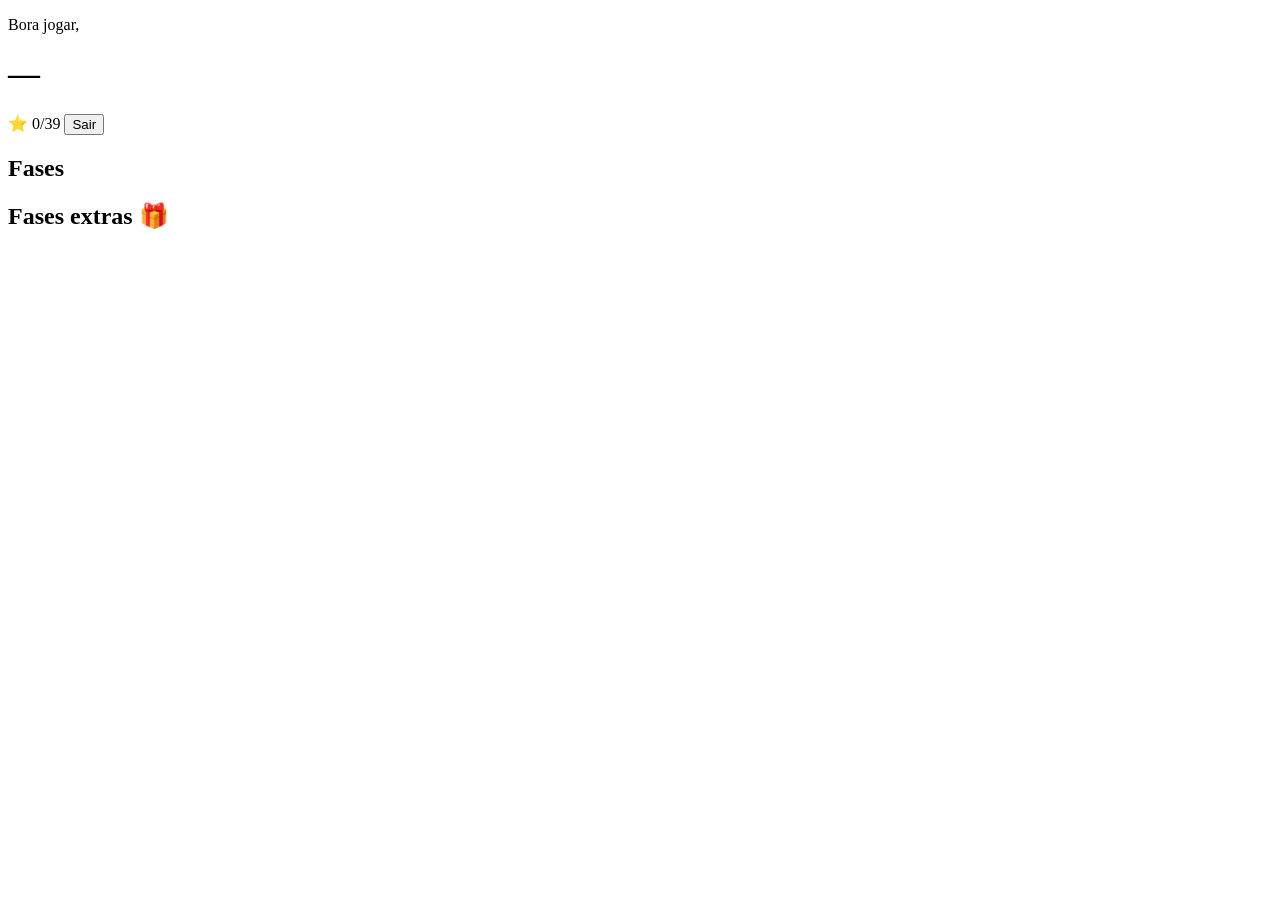
==== jogar.html @ 6cb45cf1 "Add files via upload Entrega Sprint" ====
<!DOCTYPE html>
<html lang="pt-BR">
<head>
<meta charset="UTF-8">
<meta name="viewport" content="width=device-width, initial-scale=1.0, viewport-fit=cover">
<title>Math Kids — Suas fases</title>
<link rel="preconnect" href="https://fonts.googleapis.com">
<link rel="preconnect" href="https://fonts.gstatic.com" crossorigin>
<link href="https://fonts.googleapis.com/css2?family=Luckiest+Guy&family=Baloo+2:wght@500;700;800&family=Nunito:wght@600;700;800;900&display=swap" rel="stylesheet">
<link rel="stylesheet" href="css/style.css">
<link rel="stylesheet" href="css/jogo.css">
</head>
<body>

<div class="cloud cloud1"></div>
<div class="cloud cloud2"></div>

<div class="jogo-topo">
  <div class="avatar-face" id="avatarFace"></div>
  <div class="quem">
    <p>Bora jogar,</p>
    <h1 id="avatarNome">—</h1>
  </div>
  <span class="placar-estrelas">⭐ <span id="totalEstrelas">0</span>/<span id="maxEstrelas">39</span></span>
  <button class="btn-sair" id="btnSair">Sair</button>
</div>

<main class="mapa">
  <h2>Fases</h2>
  <div class="fases-grid" id="gridFases"></div>

  <h2>Fases extras 🎁</h2>
  <div class="fases-grid" id="gridExtras"></div>
</main>

<script type="module" src="js/jogar.js"></script>
</body>
</html>
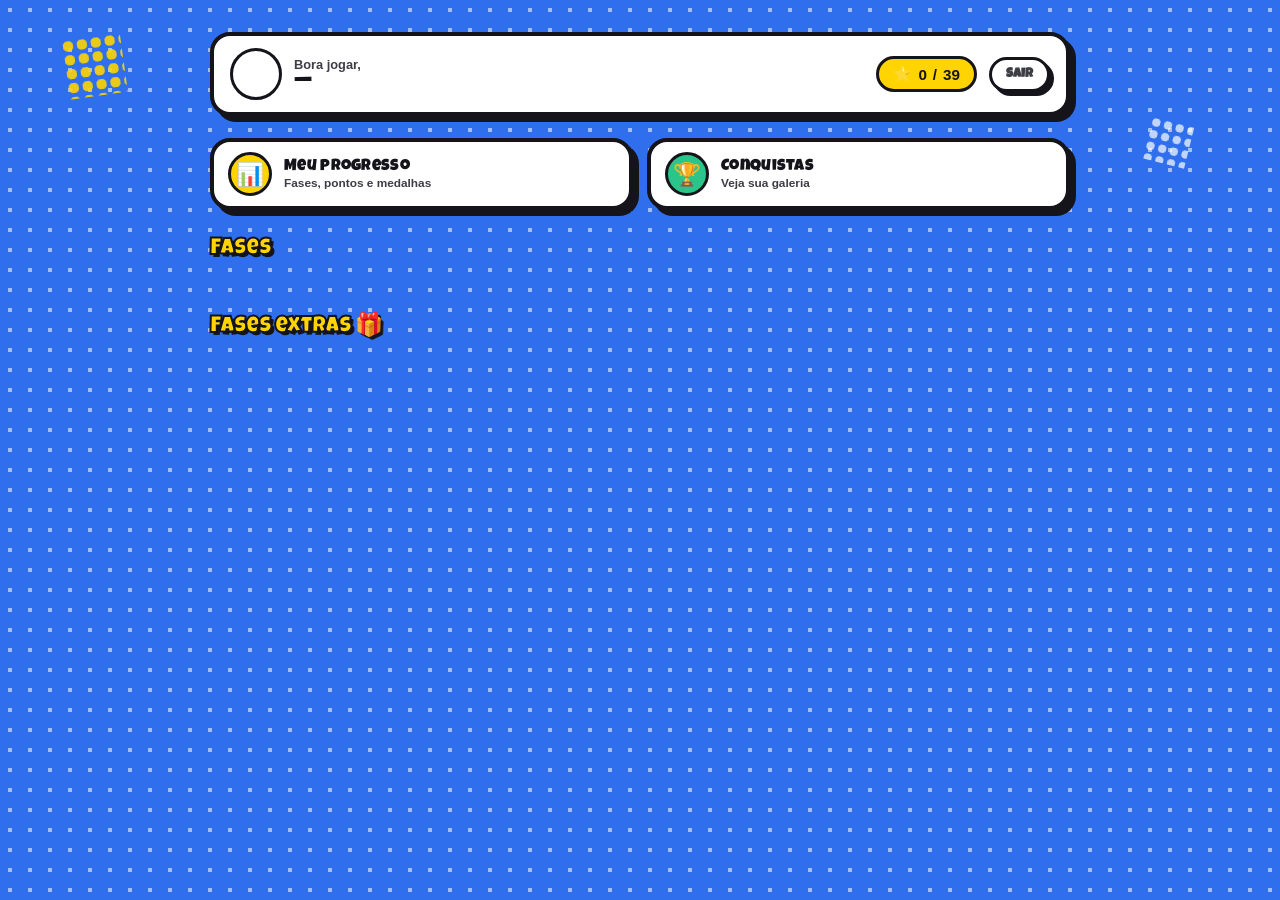
==== commit 9094ddb6: "Épico 4: progresso, pontuação e recompensas; excluir avatar sem PIN Épico 4 (histórias 6.1 a 6.6) - " ====
--- a/jogar.html
+++ b/jogar.html
@@ -9,6 +9,7 @@
 <link href="https://fonts.googleapis.com/css2?family=Luckiest+Guy&family=Baloo+2:wght@500;700;800&family=Nunito:wght@600;700;800;900&display=swap" rel="stylesheet">
 <link rel="stylesheet" href="css/style.css">
 <link rel="stylesheet" href="css/jogo.css">
+<link rel="stylesheet" href="css/recompensas.css">
 </head>
 <body>
 
@@ -25,6 +26,26 @@
   <button class="btn-sair" id="btnSair">Sair</button>
 </div>
 
+<!-- Épico 4: o painel "Meu progresso" é outra página; a Galeria de Conquistas
+     abre como janela por cima do menu (js/galeria.js), sem sair daqui. -->
+<nav class="atalhos" aria-label="Meu progresso e minhas conquistas">
+  <a class="atalho progresso" href="progresso.html">
+    <span class="atalho-icone" aria-hidden="true">📊</span>
+    <span class="atalho-texto">
+      <b>Meu progresso</b>
+      <small>Fases, pontos e medalhas</small>
+    </span>
+  </a>
+  <button type="button" class="atalho conquistas" id="btnConquistas">
+    <span class="atalho-icone" aria-hidden="true">🏆</span>
+    <span class="atalho-texto">
+      <b>Conquistas</b>
+      <small id="conquistasResumo">Veja sua galeria</small>
+    </span>
+    <span class="selo-nova" id="conquistasSelo" hidden>NOVA!</span>
+  </button>
+</nav>
+
 <main class="mapa">
   <h2>Fases</h2>
   <div class="fases-grid" id="gridFases"></div>
--- a/css/style.css
+++ b/css/style.css
@@ -0,0 +1,503 @@
+  :root{
+    --paper:#FFF7E0;
+    --pop-blue:#2F6FED;
+    --pop-blue-dark:#1E4FC4;
+    --ink:#14141A;
+    --ink-soft:#3D3D46;
+    --sun:#FFD400;
+    --sun-dark:#E0B400;
+    --coral:#FF3B30;
+    --mint:#2BC48A;
+    --mint-dark:#1F9C6D;
+    --error:#FF3B30;
+    --card:#FFFFFF;
+    --border-w:4px;
+    --card-shadow: 6px 6px 0 var(--ink);
+    --card-shadow-sm: 4px 4px 0 var(--ink);
+    --radius-lg: 20px;
+    --radius-md: 14px;
+    --display: 'Luckiest Guy', 'Baloo 2', cursive;
+    --body: 'Nunito', sans-serif;
+  }
+
+  *{box-sizing:border-box;}
+  html,body{height:100%;}
+  body{
+    margin:0;
+    font-family:var(--body);
+    color:var(--ink);
+    background-color: var(--pop-blue);
+    background-image:
+      radial-gradient(rgba(255,255,255,0.55) 2.5px, transparent 2.5px);
+    background-size: 20px 20px;
+    min-height:100%;
+    display:flex;
+    flex-direction:column;
+    align-items:center;
+    padding: 32px 20px 60px;
+    overflow-x:hidden;
+  }
+
+  /* Rajadas de pontos estilo quadrinho — decoração, sem imagens externas */
+  .cloud{
+    position:absolute;
+    width: 60px; height:60px;
+    background-image: radial-gradient(var(--sun) 5px, transparent 5.5px);
+    background-size: 14px 14px;
+    opacity:0.9;
+    transform: rotate(-8deg);
+  }
+  .cloud::before, .cloud::after{ content:none; }
+  .cloud1{ top:36px; left:5%; }
+  .cloud2{ width:44px; height:44px; top:120px; right:7%; transform: rotate(14deg); background-image: radial-gradient(#fff 4px, transparent 4.5px); background-size:12px 12px; opacity:0.7; }
+
+  header{
+    text-align:center;
+    margin-bottom: 28px;
+    position:relative;
+    z-index:1;
+  }
+
+  .logo-badge{
+    display:inline-flex;
+    align-items:center;
+    gap:10px;
+    background:var(--card);
+    border: 3px solid var(--ink);
+    padding:10px 22px;
+    border-radius:999px;
+    box-shadow: var(--card-shadow-sm);
+    margin-bottom:18px;
+  }
+  .logo-badge .icon{
+    width:30px; height:30px;
+    display:flex; align-items:center; justify-content:center;
+    font-size:20px;
+  }
+  .logo-badge span{
+    font-family:var(--display);
+    font-weight:800;
+    font-size:1.05rem;
+    letter-spacing:0.3px;
+    color:var(--ink);
+  }
+  .logo-badge b{ color:var(--coral); }
+
+  h1{
+    font-family:var(--display);
+    font-weight:800;
+    font-size: clamp(1.8rem, 5vw, 2.7rem);
+    margin: 0 0 6px;
+    color: var(--sun);
+    -webkit-text-stroke: 2px var(--ink);
+    text-shadow: 3px 3px 0 var(--ink);
+    letter-spacing: 0.5px;
+  }
+  header p{
+    margin:0;
+    color:var(--ink-soft);
+    font-weight:700;
+    font-size:1.05rem;
+  }
+
+  /* ---------- Seleção de avatar ---------- */
+  main{
+    width:100%;
+    max-width: 760px;
+    position:relative;
+    z-index:1;
+  }
+
+  .avatar-grid{
+    display:grid;
+    grid-template-columns: repeat(3, 1fr);
+    gap: 18px;
+    margin-top: 8px;
+  }
+  @media (max-width:480px){
+    .avatar-grid{ grid-template-columns: repeat(2, 1fr); gap:14px; }
+  }
+
+  .avatar-card{
+    background:var(--card);
+    border: var(--border-w) solid var(--ink);
+    border-radius:var(--radius-lg);
+    padding: 18px 10px 14px;
+    box-shadow: var(--card-shadow);
+    cursor:pointer;
+    display:flex;
+    flex-direction:column;
+    align-items:center;
+    gap:10px;
+    transition: transform .15s ease, box-shadow .15s ease;
+    font-family:var(--body);
+    -webkit-tap-highlight-color: transparent;
+    min-height: 44px;
+  }
+  .avatar-card:hover{ transform: translate(-3px,-3px); box-shadow: 9px 9px 0 var(--ink); }
+  .avatar-card:active{ transform: translate(2px,2px); box-shadow: 2px 2px 0 var(--ink); }
+  .avatar-card:focus-visible{ outline: 3px solid var(--pop-blue); outline-offset: 3px; }
+
+  .avatar-face{
+    width: 76px; height: 76px;
+    border-radius:50%;
+    border: 3px solid var(--ink);
+    display:flex; align-items:center; justify-content:center;
+    animation: bob 3.6s ease-in-out infinite;
+  }
+  .avatar-item:nth-child(3n+2) .avatar-face{ animation-delay: .3s; }
+  .avatar-item:nth-child(3n+3) .avatar-face{ animation-delay: .6s; }
+  .avatar-item:nth-child(6n+4) .avatar-face{ animation-delay: .9s; }
+  .avatar-item:nth-child(6n+5) .avatar-face{ animation-delay: 1.2s; }
+  .avatar-item:nth-child(6n+6) .avatar-face{ animation-delay: 1.5s; }
+
+  /* Cada avatar é um item da grade com dois botões irmãos: o cartão (entrar)
+     e o ✕ (excluir). O item é quem ocupa a célula; o cartão o preenche. */
+  .avatar-item{ position:relative; display:flex; }
+  .avatar-item .avatar-card{ flex:1; min-width:0; }
+
+  /* ✕ de excluir: aparece só com o mouse em cima do avatar, ou quando o foco
+     do teclado chega nele. Em tela de toque não existe "passar o mouse",
+     então ali ele nunca aparece — no tablet a exclusão fica na Área do
+     responsável. Escondido, ele também não recebe clique: um toque no canto
+     do cartão não pode abrir a exclusão por acidente. */
+  .avatar-excluir{
+    position:absolute; top:-12px; right:-12px; z-index:2;
+    width:36px; height:36px; padding:0; border-radius:50%;
+    border: 3px solid var(--ink); background:#E5484D; color:#fff;
+    font-size:1rem; font-weight:900; line-height:1; cursor:pointer;
+    box-shadow: 3px 3px 0 var(--ink);
+    opacity:0; pointer-events:none; transform: scale(.6);
+    transition: opacity .12s ease, transform .12s ease;
+    -webkit-tap-highlight-color: transparent;
+  }
+  @media (hover:hover) and (pointer:fine){
+    .avatar-item:hover .avatar-excluir{ opacity:1; pointer-events:auto; transform: scale(1); }
+  }
+  .avatar-card:focus-visible + .avatar-excluir,
+  .avatar-excluir:focus-visible{ opacity:1; pointer-events:auto; transform: scale(1); }
+  .avatar-item .avatar-excluir:hover{ transform: scale(1.12); }
+  .avatar-item .avatar-excluir:active{ transform: scale(.95); box-shadow: 0 0 0 var(--ink); }
+  .avatar-excluir:focus-visible{ outline: 3px solid var(--pop-blue); outline-offset: 2px; }
+
+  @keyframes bob{
+    0%,100%{ transform: translateY(0) rotate(0deg); }
+    50%{ transform: translateY(-6px) rotate(-3deg); }
+  }
+
+  .avatar-face svg{ width:100%; height:100%; }
+
+  .avatar-name{
+    font-family:var(--display);
+    font-weight:700;
+    font-size:1.05rem;
+    letter-spacing:0.3px;
+    color:var(--ink);
+  }
+
+  .avatar-status{
+    font-size:0.72rem;
+    font-weight:800;
+    color:var(--ink);
+    background:var(--sun);
+    border: 2px solid var(--ink);
+    padding:3px 10px;
+    border-radius:999px;
+    transform: rotate(-2deg);
+  }
+
+  .helper-row{
+    text-align:center;
+    margin-top: 30px;
+    display:flex;
+    flex-wrap:wrap;
+    gap:10px;
+    justify-content:center;
+  }
+  .helper-row button{
+    background:var(--card);
+    border: 3px solid var(--ink);
+    border-radius: 999px;
+    box-shadow: var(--card-shadow-sm);
+    color:var(--ink);
+    font-family:var(--display);
+    font-weight:700;
+    font-size:0.9rem;
+    letter-spacing:0.3px;
+    cursor:pointer;
+    padding:11px 22px;
+    transition: transform .12s ease, box-shadow .12s ease;
+  }
+  .helper-row button:hover{ transform: translate(-2px,-2px); box-shadow: 6px 6px 0 var(--ink); }
+  .helper-row button:active{ transform: translate(2px,2px); box-shadow: 1px 1px 0 var(--ink); }
+
+  /* ---------- Overlay PIN ---------- */
+  .overlay{
+    position:fixed;
+    inset:0;
+    background: rgba(20,20,26,0.55);
+    display:flex;
+    align-items:flex-end;
+    justify-content:center;
+    z-index:20;
+    opacity:0;
+    pointer-events:none;
+    transition: opacity .22s ease;
+    padding: 0;
+  }
+  .overlay.open{ opacity:1; pointer-events:auto; }
+  @media (min-width:640px){
+    .overlay{ align-items:center; }
+  }
+
+  .pin-sheet{
+    background:var(--card);
+    width:100%;
+    max-width: 420px;
+    border: var(--border-w) solid var(--ink);
+    border-bottom:none;
+    border-radius: 28px 28px 0 0;
+    padding: 26px 26px 34px;
+    transform: translateY(24px);
+    transition: transform .25s ease;
+    box-shadow: -8px -8px 0 rgba(20,20,26,0.12);
+  }
+  @media (min-width:640px){
+    .pin-sheet{ border-radius: var(--radius-lg); border-bottom: var(--border-w) solid var(--ink); transform: translateY(0) scale(0.96); box-shadow: var(--card-shadow); }
+  }
+  .overlay.open .pin-sheet{ transform: translateY(0) scale(1); }
+
+  .pin-sheet-header{
+    display:flex;
+    align-items:center;
+    gap:14px;
+    margin-bottom: 18px;
+  }
+  .pin-sheet-header .avatar-face{ width:56px; height:56px; animation:none; }
+  .pin-sheet-header .who{ flex:1; }
+  .pin-sheet-header .who p{ margin:0; color:var(--ink-soft); font-weight:700; font-size:0.85rem; }
+  .pin-sheet-header .who h2{ margin:2px 0 0; font-family:var(--display); font-size:1.25rem; }
+  .close-btn{
+    border: 2px solid var(--ink); background:var(--sun); width:38px; height:38px; border-radius:50%;
+    font-size:1.1rem; cursor:pointer; color:var(--ink); line-height:1; font-weight:800;
+  }
+  .close-btn:focus-visible{ outline: 3px solid var(--pop-blue); }
+
+  .pin-dots{
+    display:flex;
+    justify-content:center;
+    gap: 16px;
+    margin: 6px 0 22px;
+  }
+  .pin-dots .dot{
+    width:20px; height:20px;
+    border-radius:50%;
+    border: 3px solid var(--ink);
+    background:#fff;
+    transition: all .15s ease;
+  }
+  .pin-dots .dot.filled{ background:var(--coral); }
+  .pin-sheet.shake .pin-dots .dot.filled{ background:var(--error); }
+
+  .pin-feedback{
+    text-align:center;
+    min-height: 22px;
+    font-weight:800;
+    font-size:0.92rem;
+    margin-bottom: 10px;
+    color:var(--mint-dark);
+  }
+  .pin-feedback.error{ color:var(--error); }
+
+  .keypad{
+    display:grid;
+    grid-template-columns: repeat(3, 1fr);
+    gap: 12px;
+  }
+  .key{
+    font-family:var(--display);
+    font-weight:700;
+    font-size:1.35rem;
+    padding: 16px 0;
+    border-radius: var(--radius-md);
+    border: 3px solid var(--ink);
+    background:#fff;
+    color:var(--ink);
+    cursor:pointer;
+    box-shadow: 3px 3px 0 var(--ink);
+    transition: transform .1s ease, box-shadow .1s ease, background .15s ease;
+    min-height:44px;
+  }
+  .key:active{ transform: translate(3px,3px); box-shadow: 0 0 0 var(--ink); background:#F0F0F5; }
+  .key:focus-visible{ outline: 3px solid var(--pop-blue); outline-offset: 2px; }
+  .key.action{ background:transparent; border-color:transparent; box-shadow:none; color:var(--ink-soft); font-size:1.1rem; }
+  .key.action:active{ transform:none; box-shadow:none; background:transparent; }
+  .key.ok{
+    background: var(--mint);
+    color:#fff;
+  }
+  .key.ok:disabled{ opacity:0.45; cursor:not-allowed; }
+
+  @keyframes shakeAnim{
+    10%,90%{ transform: translateX(-1px); }
+    20%,80%{ transform: translateX(3px); }
+    30%,50%,70%{ transform: translateX(-7px); }
+    40%,60%{ transform: translateX(7px); }
+  }
+  .pin-sheet.shake{ animation: shakeAnim .5s; }
+
+  /* ---------- Área do responsável (cadastro / recuperação de PIN) ---------- */
+  .resp-sheet{ max-width: 460px; }
+
+  .step-progress{
+    display:flex; justify-content:center; gap:8px; margin: 4px 0 18px;
+  }
+  .step-progress .seg{ width:26px; height:6px; border-radius:999px; background:#fff; border:2px solid var(--ink); }
+  .step-progress .seg.done{ background:var(--mint); }
+  .step-progress .seg.current{ background:var(--sun); }
+
+  .step-eyebrow{
+    font-size:0.75rem; font-weight:800; letter-spacing:0.4px;
+    color:var(--ink-soft); text-transform:uppercase; margin:0;
+  }
+  .step-title{ font-family:var(--display); font-size:1.25rem; margin:2px 0 0; }
+
+  .option-card{
+    display:flex; align-items:center; gap:14px; width:100%; text-align:left;
+    background:#fff; border: 3px solid var(--ink); border-radius:var(--radius-md);
+    padding:16px; margin-bottom:12px; cursor:pointer; font-family:var(--body);
+    box-shadow: var(--card-shadow-sm);
+    transition: transform .12s ease, box-shadow .12s ease, background .12s ease; min-height:44px;
+  }
+  .option-card:hover{ background: #FFF6C9; transform: translate(-2px,-2px); box-shadow: 6px 6px 0 var(--ink); }
+  .option-card:active{ transform: translate(2px,2px); box-shadow: 1px 1px 0 var(--ink); }
+  .option-card:focus-visible{ outline: 3px solid var(--pop-blue); outline-offset:2px; }
+  .option-card .emoji{ font-size:1.8rem; }
+  .option-card strong{ display:block; font-family:var(--display); font-size:1rem; }
+  .option-card .sub{ display:block; color:var(--ink-soft); font-size:0.82rem; font-weight:600; margin-top:2px; }
+
+  .field-group{ margin-bottom:14px; }
+  .field-group label{ display:block; font-weight:800; font-size:0.85rem; color:var(--ink-soft); margin-bottom:6px; }
+  .field-group input[type="text"]{
+    width:100%; padding:13px 14px; border-radius:var(--radius-md);
+    border: 3px solid var(--ink); font-family:var(--body); font-size:1rem;
+    background:#fff; color:var(--ink);
+  }
+  .field-group input:focus{ outline:none; border-color:var(--pop-blue); }
+
+  .consent-box{
+    background:#fff; border: 2px dashed var(--ink); border-radius:var(--radius-md); padding:14px 16px;
+    font-size:0.85rem; color:var(--ink-soft); line-height:1.5; margin-bottom:16px;
+    max-height:150px; overflow-y:auto;
+  }
+  .consent-check{ display:flex; align-items:flex-start; gap:10px; margin-bottom:18px; cursor:pointer; }
+  .consent-check input{ width:20px; height:20px; margin-top:2px; accent-color: var(--mint); flex-shrink:0; }
+  .consent-check span{ font-size:0.88rem; font-weight:700; }
+
+  .avatar-pick-grid{ display:grid; grid-template-columns: repeat(3, 1fr); gap:12px; margin-bottom:16px; }
+  .avatar-pick{
+    background:#fff; border: 3px solid var(--ink); border-radius:var(--radius-md);
+    padding:12px 6px; display:flex; flex-direction:column; align-items:center; gap:6px;
+    cursor:pointer; font-family:var(--body); min-height:44px;
+    box-shadow: 3px 3px 0 var(--ink);
+    transition: transform .12s ease, box-shadow .12s ease, background .12s ease;
+  }
+  .avatar-pick .avatar-face{ width:48px; height:48px; animation:none; border-width:2px; }
+  .avatar-pick span{ font-size:0.8rem; font-weight:700; }
+  .avatar-pick.selected{ background:#FFF6C9; transform: translate(-2px,-2px); box-shadow: 6px 6px 0 var(--ink); }
+  .avatar-pick:focus-visible{ outline:3px solid var(--pop-blue); }
+
+  .step-actions{ display:flex; gap:10px; margin-top:6px; }
+  .btn{
+    flex:1; padding:14px; border-radius:var(--radius-md); border: 3px solid var(--ink);
+    font-family:var(--display); font-weight:700; font-size:0.96rem; cursor:pointer; min-height:44px;
+    box-shadow: 4px 4px 0 var(--ink);
+    transition: transform .1s ease, box-shadow .1s ease;
+  }
+  .btn:active{ transform: translate(3px,3px); box-shadow: 0 0 0 var(--ink); }
+  .btn.primary{ background:var(--mint); color:#fff; }
+  .btn.primary:disabled{ opacity:0.45; cursor:not-allowed; }
+  .btn.danger{ background:#E5484D; color:#fff; }
+  .btn.danger:disabled{ opacity:0.45; cursor:not-allowed; }
+  .btn.ghost{ background:#fff; color:var(--ink-soft); flex:0 0 auto; padding:14px 18px; box-shadow: 3px 3px 0 var(--ink); }
+
+  .mini-keypad-wrap .keypad{ margin-top:4px; }
+
+  /* ---------- Tela de sucesso (placeholder de transição p/ o menu de fases) ---------- */
+  .success-screen{
+    position:fixed; inset:0;
+    background:
+      repeating-conic-gradient(from 0deg, #FFE24D 0deg 14deg, #FFC300 14deg 28deg);
+    display:flex; flex-direction:column; align-items:center; justify-content:center;
+    text-align:center; gap:14px; z-index:30;
+    opacity:0; pointer-events:none; transition: opacity .3s ease;
+  }
+  .success-screen.open{ opacity:1; pointer-events:auto; }
+  .success-screen .big-face{
+    width:130px; height:130px; animation: pop .6s ease;
+    background:#fff; border-radius:50%; border: 5px solid var(--ink);
+    box-shadow: var(--card-shadow); padding:6px;
+  }
+  @keyframes pop{ 0%{transform:scale(0.4) rotate(-10deg); opacity:0;} 60%{transform:scale(1.08) rotate(4deg);} 100%{transform:scale(1) rotate(0);} }
+  .success-screen h2{
+    font-family:var(--display); font-size:2.1rem; margin:0; color:var(--card);
+    -webkit-text-stroke: 2px var(--ink);
+    text-shadow: 3px 3px 0 var(--ink);
+  }
+  .success-screen p{
+    color:var(--ink); font-weight:800; margin:0; max-width:280px;
+    background:#fff; border:2px solid var(--ink); border-radius:999px; padding:6px 16px;
+  }
+
+  .visually-hidden{
+    position:absolute; width:1px; height:1px; overflow:hidden;
+    clip:rect(0 0 0 0); white-space:nowrap;
+  }
+
+  /* Título que recebe foco por JS só pra levar o leitor de tela pro diálogo.
+     Não é clicável nem alcançável por Tab, então o anel de foco só polui. */
+  [tabindex="-1"]:focus{ outline:none; }
+
+  /* ---------- Créditos do time (Épico 5) ---------- */
+  .cred-sheet{ max-height: 88vh; overflow-y:auto; }
+  .cred-grupo{ margin-bottom: 18px; }
+  .cred-papel{
+    display:flex; align-items:center; gap:10px;
+    font-family:var(--display); font-size:1rem; color:var(--ink);
+    margin:0 0 8px; letter-spacing:.3px;
+  }
+  .cred-emoji{
+    width:34px; height:34px; border-radius:50%; border:3px solid var(--ink);
+    display:flex; align-items:center; justify-content:center; font-size:1rem; flex-shrink:0;
+  }
+  .cred-lista{
+    list-style:none; margin:0; padding:0;
+    display:flex; flex-wrap:wrap; gap:8px;
+  }
+  .cred-lista li{
+    background:#fff; border:3px solid var(--ink); border-radius:999px;
+    box-shadow: var(--card-shadow-sm);
+    padding:7px 15px; font-weight:800; font-size:.9rem; color:var(--ink);
+  }
+  .cred-instituicao{
+    margin: 6px 0 0; padding-top:16px; border-top:3px dashed #DADAE2;
+    display:flex; flex-direction:column; align-items:center; gap:8px;
+  }
+  .cred-inst-linha{
+    margin:0; text-align:center; font-weight:700; font-size:.85rem; color:var(--ink-soft);
+    display:flex; align-items:center; justify-content:center; gap:8px; flex-wrap:wrap;
+  }
+  .cred-inst-linha[hidden]{ display:none; }
+  .cred-instituicao b{ color:var(--ink); }
+  .cred-estrela{ color:var(--sun); font-size:1.1rem; -webkit-text-stroke:1px var(--ink); }
+  /* a logo se ajusta sozinha à largura do cartão, sem esticar */
+  .cred-logo{
+    display:block; max-width:min(230px, 70%); height:auto; max-height:76px;
+    object-fit:contain;
+  }
+  .cred-logo[hidden]{ display:none; }
+
+  @media (prefers-reduced-motion: reduce){
+    .avatar-face, .pin-sheet.shake, .success-screen .big-face{ animation:none !important; }
+    * { transition-duration: 0.01ms !important; }
+  }
--- a/css/jogo.css
+++ b/css/jogo.css
@@ -0,0 +1,310 @@
+/*
+  =========================================================================
+  Math Kids — Estilos das telas de jogo (menu de fases + partida)
+  Reaproveita as variáveis e o visual "quadrinho" de css/style.css.
+  =========================================================================
+*/
+
+/* ---------- Cabeçalho comum do jogo ---------- */
+.jogo-topo{
+  width:100%; max-width: 860px;
+  display:flex; align-items:center; gap:12px;
+  background:var(--card); border:var(--border-w) solid var(--ink);
+  border-radius:var(--radius-lg); box-shadow:var(--card-shadow);
+  padding:12px 16px; margin-bottom:22px; position:relative; z-index:1;
+}
+.jogo-topo .avatar-face{ width:52px; height:52px; animation:none; flex-shrink:0; background:#fff; }
+.jogo-topo .quem{ flex:1; min-width:0; }
+.jogo-topo .quem p{ margin:0; font-weight:700; color:var(--ink-soft); font-size:.8rem; }
+.jogo-topo .quem h1{
+  margin:0; font-family:var(--display); font-size:1.25rem; color:var(--ink);
+  -webkit-text-stroke:0; text-shadow:none; letter-spacing:.3px;
+  white-space:nowrap; overflow:hidden; text-overflow:ellipsis;
+}
+.placar-estrelas{
+  display:flex; align-items:center; gap:6px; font-weight:800; color:var(--ink);
+  background:var(--sun); border:3px solid var(--ink); border-radius:999px;
+  padding:6px 14px; font-size:.95rem; white-space:nowrap;
+}
+.btn-sair{
+  border:3px solid var(--ink); background:#fff; color:var(--ink-soft);
+  font-family:var(--display); font-weight:700; font-size:.82rem;
+  border-radius:999px; padding:8px 14px; cursor:pointer; box-shadow:var(--card-shadow-sm);
+}
+.btn-sair:active{ transform:translate(2px,2px); box-shadow:0 0 0 var(--ink); }
+
+/* ---------- Menu de fases ---------- */
+.mapa{ width:100%; max-width:860px; position:relative; z-index:1; }
+.mapa h2{
+  font-family:var(--display); color:var(--sun); font-size:1.4rem;
+  -webkit-text-stroke:2px var(--ink); text-shadow:3px 3px 0 var(--ink);
+  margin: 6px 0 16px;
+}
+.fases-grid{
+  display:grid; grid-template-columns:repeat(auto-fill, minmax(150px, 1fr));
+  gap:16px; margin-bottom:34px;
+}
+.fase-card{
+  background:var(--card); border:var(--border-w) solid var(--ink);
+  border-radius:var(--radius-lg); box-shadow:var(--card-shadow);
+  padding:16px 12px 14px; display:flex; flex-direction:column; align-items:center;
+  gap:8px; cursor:pointer; text-align:center; font-family:var(--body);
+  transition:transform .14s ease, box-shadow .14s ease; min-height:44px;
+}
+.fase-card:hover{ transform:translate(-3px,-3px); box-shadow:9px 9px 0 var(--ink); }
+.fase-card:active{ transform:translate(2px,2px); box-shadow:2px 2px 0 var(--ink); }
+.fase-card:focus-visible{ outline:3px solid var(--pop-blue); outline-offset:3px; }
+.fase-card .num{
+  font-family:var(--display); font-size:.75rem; font-weight:700; color:#fff;
+  background:var(--ink); border-radius:999px; padding:2px 10px; letter-spacing:.5px;
+}
+.fase-card .emoji{
+  width:58px; height:58px; border-radius:50%; border:3px solid var(--ink);
+  display:flex; align-items:center; justify-content:center; font-size:1.7rem;
+}
+.fase-card .titulo{ font-family:var(--display); font-size:.98rem; line-height:1.1; color:var(--ink); }
+.fase-card .estrelas{ font-size:1rem; letter-spacing:2px; }
+.fase-card .estrelas .on{ filter:none; }
+.fase-card .estrelas .off{ opacity:.25; }
+.fase-card .melhor{ font-size:.72rem; font-weight:800; color:var(--ink-soft); }
+
+.fase-card.bloqueada{ cursor:not-allowed; background:#EDEDF2; box-shadow:var(--card-shadow-sm); }
+.fase-card.bloqueada:hover{ transform:none; box-shadow:var(--card-shadow-sm); }
+.fase-card.bloqueada .emoji{ background:#DADAE2; filter:grayscale(1); }
+.fase-card.bloqueada .titulo{ color:var(--ink-soft); }
+.fase-card.concluida .emoji{ background:var(--mint); }
+
+/* ---------- Partida ---------- */
+.hud{
+  width:100%; max-width:560px; display:flex; flex-direction:column; gap:10px;
+  margin-bottom:14px; position:relative; z-index:1;
+}
+.hud-linha{ display:flex; align-items:center; gap:10px; justify-content:space-between; }
+.hud .btn-voltar{
+  border:3px solid var(--ink); background:#fff; border-radius:999px; width:40px; height:40px;
+  font-size:1.1rem; font-weight:800; cursor:pointer; box-shadow:var(--card-shadow-sm); color:var(--ink);
+}
+.hud .btn-voltar:active{ transform:translate(2px,2px); box-shadow:0 0 0 var(--ink); }
+.hud .titulo-fase{ font-family:var(--display); font-size:1rem; flex:1; text-align:center;
+  white-space:nowrap; overflow:hidden; text-overflow:ellipsis; }
+.chip{
+  font-weight:800; font-size:.82rem; border:3px solid var(--ink); border-radius:999px;
+  padding:5px 12px; background:#fff; white-space:nowrap;
+}
+.chip.pontos{ background:var(--sun); }
+.chip.combo{ background:var(--coral); color:#fff; }
+.chip.vidas{ background:#fff; letter-spacing:2px; }
+
+.barra-progresso{ height:12px; border:3px solid var(--ink); border-radius:999px; background:#fff; overflow:hidden; }
+.barra-progresso i{ display:block; height:100%; background:var(--mint); width:0; transition:width .3s ease; }
+.barra-tempo{ height:12px; border:3px solid var(--ink); border-radius:999px; background:#fff; overflow:hidden; }
+.barra-tempo i{ display:block; height:100%; background:var(--pop-blue); width:100%; }
+.barra-tempo.baixo i{ background:var(--coral); }
+
+.cartao-conta{
+  width:100%; max-width:560px; background:var(--card); border:var(--border-w) solid var(--ink);
+  border-radius:var(--radius-lg); box-shadow:var(--card-shadow); padding:22px 18px 26px;
+  text-align:center; position:relative; z-index:1;
+}
+.conta{
+  font-family:var(--display); font-size:clamp(2rem, 9vw, 3rem); color:var(--ink);
+  letter-spacing:1px; margin-bottom:16px;
+}
+.slots{ display:flex; justify-content:center; gap:14px; margin-bottom:4px; }
+/* <button> para ser focável por teclado — daí o reset de padding/appearance */
+.slot{
+  width:64px; height:78px; border:var(--border-w) solid var(--ink); border-radius:14px;
+  background:#fff; display:flex; align-items:center; justify-content:center;
+  font-family:var(--display); font-size:2.4rem; color:var(--ink);
+  padding:0; margin:0; cursor:pointer; appearance:none; line-height:1;
+}
+.slot:focus-visible{ outline:3px solid var(--pop-blue); outline-offset:3px; }
+.slot.ativo{ border-color:var(--pop-blue); box-shadow:0 0 0 4px rgba(47,111,237,.25); }
+.slot.certo{ background:var(--mint); color:#fff; animation:slotPop .4s ease; }
+.slot.errado{ background:#FFD9D6; animation:slotTremer .4s ease; }
+
+/* Feedback com movimento: comemora o acerto, "balança a cabeça" no erro.
+   Desligado em prefers-reduced-motion (ver o bloco no fim do arquivo). */
+@keyframes slotPop{
+  0%{ transform:scale(1); } 45%{ transform:scale(1.18) rotate(-3deg); } 100%{ transform:scale(1); }
+}
+@keyframes slotTremer{
+  10%,90%{ transform:translateX(-4px); }
+  30%,70%{ transform:translateX(5px); }
+  50%{ transform:translateX(-5px); }
+}
+.chip.vidas.perdeu{ animation:slotTremer .45s ease; }
+.chip.combo{ animation:slotPop .35s ease; }
+
+.area-desenho{
+  width:100%; max-width:560px; display:flex; flex-direction:column; align-items:center; gap:12px;
+  margin-top:16px; position:relative; z-index:1;
+}
+
+/* ---------- Alternar entre lousa e teclado na tela ---------- */
+.modo-resposta{ display:flex; gap:10px; width:min(88vw, 320px); }
+.modo-btn{
+  flex:1; padding:10px; min-height:44px; border:3px solid var(--ink); border-radius:999px;
+  background:#fff; color:var(--ink-soft); font-family:var(--display); font-size:.9rem;
+  cursor:pointer; box-shadow:3px 3px 0 var(--ink); transition:transform .1s ease, box-shadow .1s ease;
+}
+.modo-btn[aria-pressed="true"]{ background:var(--sun); color:var(--ink); }
+.modo-btn:active{ transform:translate(2px,2px); box-shadow:0 0 0 var(--ink); }
+.modo-btn:focus-visible{ outline:3px solid var(--pop-blue); outline-offset:2px; }
+
+.sub-area{ display:flex; flex-direction:column; align-items:center; gap:12px; }
+.sub-area[hidden]{ display:none; }
+
+/* ---------- Teclado numérico na tela ---------- */
+.teclado-num{
+  display:grid; grid-template-columns:repeat(3, 1fr); gap:12px; width:min(88vw, 320px);
+}
+.tecla-num{
+  font-family:var(--display); font-size:1.6rem; padding:14px 0; min-height:56px;
+  border:3px solid var(--ink); border-radius:var(--radius-md); background:#fff; color:var(--ink);
+  cursor:pointer; box-shadow:4px 4px 0 var(--ink);
+  transition:transform .1s ease, box-shadow .1s ease;
+}
+.tecla-num:active{ transform:translate(3px,3px); box-shadow:0 0 0 var(--ink); }
+.tecla-num:focus-visible{ outline:3px solid var(--pop-blue); outline-offset:2px; }
+.tecla-num:disabled{ opacity:.45; cursor:not-allowed; }
+.tecla-num.zero{ grid-column:span 2; }
+.tecla-num.apagar{ background:#FFF0EE; color:var(--ink-soft); font-size:1.2rem; }
+.tela-wrap{
+  position:relative; width:min(88vw, 320px); aspect-ratio:1/1;
+  border:var(--border-w) solid var(--ink); border-radius:20px; background:#fff;
+  box-shadow:var(--card-shadow); overflow:hidden;
+}
+#tela{ position:absolute; inset:0; width:100%; height:100%; touch-action:none; cursor:crosshair; }
+.tela-wrap .guia{
+  position:absolute; inset:0; display:flex; align-items:center; justify-content:center;
+  font-family:var(--display); color:#D8D8E0; font-size:1rem; pointer-events:none; text-align:center; padding:0 20px;
+}
+.tela-wrap.tem-traco .guia{ display:none; }
+
+.acoes-desenho{ display:flex; gap:12px; width:min(88vw, 320px); }
+.acoes-desenho button{
+  flex:1; padding:14px; border-radius:var(--radius-md); border:3px solid var(--ink);
+  font-family:var(--display); font-weight:700; font-size:1rem; cursor:pointer; min-height:48px;
+  box-shadow:4px 4px 0 var(--ink); transition:transform .1s ease, box-shadow .1s ease;
+}
+.acoes-desenho button:active{ transform:translate(3px,3px); box-shadow:0 0 0 var(--ink); }
+.btn-apagar{ background:#fff; color:var(--ink-soft); flex:0 0 40%; }
+.btn-conferir{ background:var(--mint); color:#fff; }
+.btn-conferir:disabled{ opacity:.45; cursor:not-allowed; }
+
+.aviso{
+  min-height:24px; font-weight:800; text-align:center; font-size:.95rem; color:var(--ink-soft);
+  max-width:560px;
+}
+.aviso.bom{ color:var(--mint-dark); }
+.aviso.ruim{ color:var(--error); }
+/* Dica ao errar: azul, nunca vermelho — é ensino, não bronca. */
+.aviso.dica{
+  color:var(--pop-blue-dark); background:#EAF1FF; border:3px solid var(--pop-blue);
+  border-radius:var(--radius-md); padding:10px 14px; line-height:1.35;
+}
+
+/* ---------- Overlay de fim de fase ---------- */
+.fim-overlay{
+  position:fixed; inset:0; background:rgba(20,20,26,.55); display:flex; align-items:center;
+  justify-content:center; padding:20px; z-index:40; opacity:0; pointer-events:none; transition:opacity .25s ease;
+}
+.fim-overlay.aberto{ opacity:1; pointer-events:auto; }
+.fim-cartao{
+  background:var(--card); border:var(--border-w) solid var(--ink); border-radius:var(--radius-lg);
+  box-shadow:var(--card-shadow); padding:26px 22px; max-width:420px; width:100%; text-align:center;
+}
+.fim-cartao h2{
+  font-family:var(--display); font-size:1.6rem; margin:0 0 4px; color:var(--sun);
+  -webkit-text-stroke:2px var(--ink); text-shadow:3px 3px 0 var(--ink);
+}
+/* foco recebido por JS só pra levar o leitor de tela até o cartão */
+.fim-cartao h2:focus{ outline:none; }
+.fim-estrelas{ font-size:2.6rem; letter-spacing:6px; margin:10px 0; }
+.fim-estrelas .off{ opacity:.2; }
+.fim-estrelas .on{ animation:estrelaPop .4s ease backwards; display:inline-block; }
+.fim-estrelas .on:nth-child(2){ animation-delay:.15s; }
+.fim-estrelas .on:nth-child(3){ animation-delay:.3s; }
+@keyframes estrelaPop{ 0%{transform:scale(0) rotate(-30deg); opacity:0;} 70%{transform:scale(1.25);} 100%{transform:scale(1);} }
+.fim-numeros{ display:flex; justify-content:center; gap:10px; margin:8px 0 18px; flex-wrap:wrap; }
+.fim-numeros .box{ background:#fff; border:3px solid var(--ink); border-radius:12px; padding:8px 14px; font-weight:800; }
+.fim-numeros .box b{ display:block; font-family:var(--display); font-size:1.2rem; }
+.fim-acoes{ display:flex; flex-direction:column; gap:10px; }
+.fim-acoes button{
+  padding:14px; border-radius:var(--radius-md); border:3px solid var(--ink);
+  font-family:var(--display); font-weight:700; font-size:1rem; cursor:pointer; min-height:48px;
+  box-shadow:4px 4px 0 var(--ink);
+}
+.fim-acoes button:active{ transform:translate(3px,3px); box-shadow:0 0 0 var(--ink); }
+.fim-acoes .primaria{ background:var(--mint); color:#fff; }
+.fim-acoes .secundaria{ background:#fff; color:var(--ink); }
+.salvo-aviso{ font-size:.78rem; font-weight:800; color:var(--ink-soft); margin-top:10px; min-height:16px; }
+
+.carregando-tela{
+  position:fixed; inset:0; background:var(--pop-blue); display:flex; flex-direction:column;
+  align-items:center; justify-content:center; gap:14px; z-index:50; color:#fff;
+  font-family:var(--display); font-size:1.1rem;
+}
+.carregando-tela.some{ display:none; }
+.carregando-tela .bola{
+  width:54px; height:54px; border-radius:50%; border:6px solid rgba(255,255,255,.35);
+  border-top-color:#fff; animation:girar 1s linear infinite;
+}
+@keyframes girar{ to{ transform:rotate(360deg); } }
+
+@media (prefers-reduced-motion: reduce){
+  .carregando-tela .bola{ animation:none; }
+  .fim-estrelas .on{ animation:none; }
+  .slot.certo, .slot.errado, .chip.vidas.perdeu, .chip.combo{ animation:none; }
+  *{ transition-duration:.01ms !important; }
+}
+
+/* =========================================================================
+   Épico 3 — Conteúdo pedagógico e gestão de fases
+   ========================================================================= */
+
+/* ---------- Status da fase no mapa (história 5.2) ----------
+   O status agora vem do back-end (liberada / bloqueada / concluida), então
+   o cartão precisa DIZER em que pé a fase está, não só ficar cinza. */
+.fase-card .status{
+  font-family:var(--body); font-size:.66rem; font-weight:900; letter-spacing:.3px;
+  text-transform:uppercase; border:2px solid var(--ink); border-radius:999px;
+  padding:2px 9px; line-height:1.5; white-space:nowrap;
+}
+.fase-card .status.liberada{ background:var(--sun); color:var(--ink); }
+.fase-card .status.concluida{ background:var(--mint); color:#fff; }
+.fase-card .status.bloqueada{ background:#DADAE2; color:var(--ink-soft); border-color:var(--ink-soft); }
+
+/* ---------- Contexto da questão: ilustração + enunciado (história 5.3) ----------
+   O problema deixa de ser "14 + 8" solto e passa a ter uma historinha do dia
+   a dia com uma ilustração. A conta continua logo abaixo, porque é ela que a
+   criança precisa resolver — o enunciado dá sentido, não substitui. */
+.cartao-conta .contexto{
+  display:none; /* ligado pela regra :not([hidden]) abaixo */
+  align-items:center; gap:12px; text-align:left;
+  background:var(--paper); border:3px solid var(--ink); border-radius:var(--radius-md);
+  padding:10px 14px; margin-bottom:16px;
+}
+/* `hidden` sozinho não vence um display:flex do autor — por isso ligamos o
+   flex só quando o atributo NÃO está presente. */
+.cartao-conta .contexto:not([hidden]){ display:flex; }
+
+.contexto .ilustracao{
+  font-size:2.2rem; line-height:1; flex:0 0 auto;
+  filter:drop-shadow(2px 2px 0 rgba(20,20,26,.18));
+}
+.contexto .enunciado{
+  font-family:var(--body); font-size:.95rem; font-weight:700; line-height:1.35;
+  color:var(--ink); margin:0;
+}
+
+@media (max-width:400px){
+  .cartao-conta .contexto{ gap:9px; padding:9px 11px; }
+  .contexto .ilustracao{ font-size:1.8rem; }
+  .contexto .enunciado{ font-size:.88rem; }
+}
+
+@media (prefers-reduced-motion: reduce){
+  .contexto .ilustracao{ filter:none; }
+}
--- a/css/recompensas.css
+++ b/css/recompensas.css
@@ -0,0 +1,419 @@
+/*
+  =========================================================================
+  Math Kids — Épico 4: progresso, pontuação e recompensas
+  Medalhas, Galeria de Conquistas e o painel "Meu progresso".
+  Reaproveita as variáveis e o visual "quadrinho" de css/style.css e é
+  carregado depois de css/jogo.css pelas três telas do jogo.
+  =========================================================================
+*/
+
+/* ---------- Medalha (história 6.2) ----------
+   O desenho vem de medalhaSVG() em js/recompensas.js; aqui só o tamanho. */
+.medalha{ display:inline-flex; width:44px; height:44px; flex:0 0 auto; }
+.medalha svg{ width:100%; height:100%; display:block; overflow:visible; }
+.medalha.pequena{ width:30px; height:30px; }
+.medalha.grande{ width:96px; height:96px; }
+
+/* ---------- Barra de progresso do painel ----------
+   Mesma cara da barra da partida, só que mais alta e com rótulo ao lado. */
+.barra-grande{
+  height:22px; border:var(--border-w) solid var(--ink); border-radius:999px;
+  background:#fff; overflow:hidden; box-shadow:var(--card-shadow-sm);
+}
+.barra-grande i{
+  display:block; height:100%; width:0; background:var(--mint); border-radius:999px;
+  transition:width .9s cubic-bezier(.2,.8,.2,1);
+}
+.barra-grande.estrelas i{ background:var(--sun); }
+.barra-grande.pontos i{ background:#FF9A3D; }
+.mini-barra{
+  height:10px; border:2px solid var(--ink); border-radius:999px; background:#fff;
+  overflow:hidden; width:100%;
+}
+.mini-barra i{ display:block; height:100%; width:0; background:var(--sun); }
+
+/* =========================================================================
+   Menu de fases: atalhos e medalha no cartão
+   ========================================================================= */
+
+.atalhos{
+  width:100%; max-width:860px; display:grid; grid-template-columns:1fr 1fr; gap:14px;
+  margin-bottom:22px; position:relative; z-index:1;
+}
+.atalho{
+  position:relative; display:flex; align-items:center; gap:12px; min-height:60px;
+  background:var(--card); border:var(--border-w) solid var(--ink);
+  border-radius:var(--radius-lg); box-shadow:var(--card-shadow);
+  padding:10px 14px; cursor:pointer; text-align:left; text-decoration:none;
+  color:var(--ink); font-family:var(--body);
+  transition:transform .14s ease, box-shadow .14s ease;
+  -webkit-tap-highlight-color:transparent;
+}
+.atalho:hover{ transform:translate(-3px,-3px); box-shadow:9px 9px 0 var(--ink); }
+.atalho:active{ transform:translate(2px,2px); box-shadow:2px 2px 0 var(--ink); }
+.atalho:focus-visible{ outline:3px solid var(--sun); outline-offset:3px; }
+.atalho-icone{
+  width:44px; height:44px; border-radius:50%; border:3px solid var(--ink); flex:0 0 auto;
+  display:flex; align-items:center; justify-content:center; font-size:1.4rem; background:var(--sun);
+}
+.atalho.conquistas .atalho-icone{ background:var(--mint); }
+.atalho-texto{ display:flex; flex-direction:column; min-width:0; }
+.atalho-texto b{ font-family:var(--display); font-weight:400; font-size:1.02rem; letter-spacing:.3px; line-height:1.15; }
+.atalho-texto small{
+  font-size:.74rem; font-weight:800; color:var(--ink-soft);
+  white-space:nowrap; overflow:hidden; text-overflow:ellipsis;
+}
+.selo-nova{
+  font-family:var(--body); font-size:.62rem; font-weight:900; letter-spacing:.4px;
+  background:var(--coral); color:#fff; border:2px solid var(--ink); border-radius:999px;
+  padding:2px 8px; line-height:1.4; white-space:nowrap; transform:rotate(6deg);
+}
+.selo-nova[hidden]{ display:none; }
+.atalho .selo-nova{ position:absolute; top:-10px; right:-6px; animation:seloPulsa 1.4s ease-in-out infinite; }
+@keyframes seloPulsa{ 0%,100%{ transform:rotate(6deg) scale(1); } 50%{ transform:rotate(6deg) scale(1.12); } }
+
+@media (max-width:460px){
+  .atalhos{ gap:10px; }
+  .atalho{ padding:8px 10px; gap:8px; }
+  .atalho-icone{ width:38px; height:38px; font-size:1.2rem; }
+  .atalho-texto b{ font-size:.9rem; }
+  .atalho-texto small{ display:none; }
+}
+
+/* Medalha da fase: um selo no canto do emoji do cartão. */
+.fase-card .emoji{ position:relative; }
+.fase-card .medalha-selo{
+  position:absolute; right:-12px; bottom:-10px; width:30px; height:30px;
+  filter:drop-shadow(2px 2px 0 rgba(20,20,26,.25));
+}
+
+/* =========================================================================
+   Partida: placar que cresce, medalha e conquistas na tela de fim
+   ========================================================================= */
+
+/* Botão da galeria no topo: mesmo molde do botão de voltar, com 44px de alvo. */
+.hud .btn-trofeu{
+  border:3px solid var(--ink); background:var(--sun); border-radius:999px;
+  width:44px; height:44px; flex:0 0 auto; font-size:1.15rem; line-height:1;
+  cursor:pointer; box-shadow:var(--card-shadow-sm); padding:0;
+}
+.hud .btn-trofeu:active{ transform:translate(2px,2px); box-shadow:0 0 0 var(--ink); }
+.hud .btn-trofeu:focus-visible{ outline:3px solid var(--sun); outline-offset:3px; }
+
+/* História 6.1 — "incrementar visualmente a cada acerto": o chip dá um
+   pulo e o ganho sobe flutuando. Ao errar nada disto acontece, porque o
+   placar não muda. */
+.chip.pontos{ position:relative; }
+.chip.pontos.ganhou{ animation:slotPop .45s ease; }
+.ganho-flutuante{
+  position:absolute; left:50%; top:-6px; transform:translate(-50%,0);
+  font-family:var(--display); font-size:1.05rem; color:var(--mint-dark);
+  -webkit-text-stroke:1px #fff; pointer-events:none; white-space:nowrap;
+  animation:ganhoSobe .9s ease-out forwards;
+}
+@keyframes ganhoSobe{
+  0%{ opacity:0; transform:translate(-50%,6px) scale(.7); }
+  20%{ opacity:1; transform:translate(-50%,-10px) scale(1.15); }
+  100%{ opacity:0; transform:translate(-50%,-38px) scale(1); }
+}
+
+/* A tela de fim ganhou medalha e conquistas: em celular baixo o cartão
+   passa a rolar por dentro, em vez de cortar os botões. */
+.fim-overlay{ align-items:flex-start; overflow-y:auto; }
+.fim-cartao{ margin:auto; }
+
+.fim-medalha{
+  display:flex; align-items:center; justify-content:center; gap:14px;
+  background:var(--paper); border:3px solid var(--ink); border-radius:var(--radius-md);
+  padding:10px 14px; margin:6px 0 14px; text-align:left;
+}
+.fim-medalha[hidden]{ display:none; }
+.fim-medalha .medalha{ width:76px; height:76px; }
+.fim-medalha.ganhou .medalha{ animation:medalhaChega .7s cubic-bezier(.2,1.4,.4,1) .35s backwards; }
+.fim-medalha.ganhou.ouro{ background:#FFF3B8; }
+.fim-medalha-texto{ min-width:0; }
+.fim-medalha-nome{ font-family:var(--display); font-size:1.15rem; margin:0; color:var(--ink); line-height:1.15; }
+.fim-medalha-meta{ font-size:.82rem; font-weight:800; color:var(--ink-soft); margin:3px 0 0; line-height:1.3; }
+@keyframes medalhaChega{
+  0%{ transform:translateY(-46px) scale(.3) rotate(-30deg); opacity:0; }
+  60%{ transform:translateY(4px) scale(1.15) rotate(8deg); opacity:1; }
+  100%{ transform:translateY(0) scale(1) rotate(0); }
+}
+
+.fim-conquistas{ margin:0 0 16px; text-align:left; }
+.fim-conquistas[hidden]{ display:none; }
+.fim-conquistas-titulo{
+  font-family:var(--display); font-size:1rem; margin:0 0 8px; text-align:center; color:var(--ink);
+}
+.fim-conquistas ul{ list-style:none; margin:0; padding:0; display:flex; flex-direction:column; gap:8px; }
+.fim-conquista{
+  display:flex; align-items:center; gap:10px; background:#fff;
+  border:3px solid var(--ink); border-radius:var(--radius-md); padding:8px 10px;
+  box-shadow:var(--card-shadow-sm); animation:conquistaEntra .5s cubic-bezier(.2,1.3,.4,1) backwards;
+}
+.fim-conquista:nth-child(2){ animation-delay:.15s; }
+.fim-conquista:nth-child(3){ animation-delay:.3s; }
+.fim-conquista:nth-child(n+4){ animation-delay:.45s; }
+.fim-conquista b{ display:block; font-family:var(--display); font-weight:400; font-size:.95rem; line-height:1.15; }
+.fim-conquista small{ display:block; font-size:.76rem; font-weight:700; color:var(--ink-soft); line-height:1.3; }
+@keyframes conquistaEntra{
+  0%{ transform:translateX(-24px) scale(.9); opacity:0; }
+  100%{ transform:translateX(0) scale(1); opacity:1; }
+}
+
+.fim-atalhos{ display:flex; gap:10px; margin-top:10px; }
+.fim-atalhos > *{
+  flex:1; min-height:44px; display:flex; align-items:center; justify-content:center; gap:6px;
+  border:3px solid var(--ink); border-radius:999px; background:var(--paper); color:var(--ink);
+  font-family:var(--display); font-size:.82rem; text-decoration:none; cursor:pointer;
+  box-shadow:3px 3px 0 var(--ink); padding:6px 8px;
+}
+.fim-atalhos > *:active{ transform:translate(2px,2px); box-shadow:0 0 0 var(--ink); }
+.fim-atalhos > *:focus-visible{ outline:3px solid var(--pop-blue); outline-offset:2px; }
+
+/* =========================================================================
+   Galeria de Conquistas (história 6.6)
+   ========================================================================= */
+
+/* Ícone redondo da conquista — usado na galeria e na tela de fim. */
+.conquista-icone{
+  position:relative; width:52px; height:52px; flex:0 0 auto; border-radius:50%;
+  border:3px solid var(--ink); display:flex; align-items:center; justify-content:center;
+  font-size:1.6rem; line-height:1; background:var(--sun);
+}
+.fim-conquista .conquista-icone{ width:44px; height:44px; font-size:1.35rem; }
+
+.galeria-grade{
+  display:grid; grid-template-columns:repeat(auto-fill, minmax(150px, 1fr)); gap:14px;
+  list-style:none; margin:0; padding:0;
+}
+.conquista{
+  position:relative; background:var(--card); border:var(--border-w) solid var(--ink);
+  border-radius:var(--radius-lg); box-shadow:var(--card-shadow-sm);
+  padding:16px 10px 12px; display:flex; flex-direction:column; align-items:center; gap:6px;
+  text-align:center;
+}
+.conquista-nome{ font-family:var(--display); font-weight:400; font-size:.98rem; margin:2px 0 0; line-height:1.15; color:var(--ink); }
+.conquista-descricao{ font-size:.78rem; font-weight:700; color:var(--ink-soft); margin:0; line-height:1.3; }
+.conquista-estado{
+  font-size:.7rem; font-weight:900; letter-spacing:.2px; margin:auto 0 0; padding-top:4px;
+  color:var(--mint-dark); text-transform:uppercase;
+}
+.conquista .mini-barra{ margin-top:auto; }
+.conquista .mini-barra + .conquista-estado{ margin-top:0; }
+
+/* Não conquistada: continua legível (a descrição ensina como ganhar), só
+   perde a cor — e ganha um cadeado para não depender só do cinza. */
+.conquista.bloqueada{ background:#F1F1F5; box-shadow:3px 3px 0 var(--ink-soft); border-color:var(--ink-soft); }
+.conquista.bloqueada .conquista-icone{ background:#DADAE2 !important; border-color:var(--ink-soft); }
+.conquista.bloqueada .conquista-emoji{ filter:grayscale(1); opacity:.55; }
+.conquista.bloqueada .conquista-nome{ color:var(--ink-soft); }
+.conquista.bloqueada .conquista-estado{ color:var(--ink-soft); }
+.conquista-cadeado{
+  position:absolute; right:-8px; bottom:-6px; font-size:.95rem; line-height:1;
+  background:#fff; border:2px solid var(--ink-soft); border-radius:50%;
+  width:24px; height:24px; display:flex; align-items:center; justify-content:center;
+}
+
+/* Conquista recém-desbloqueada: selo + entrada com brilho. */
+.conquista .selo-nova{ position:absolute; top:-10px; right:-8px; }
+.conquista.nova{ animation:conquistaNova .9s cubic-bezier(.2,1.3,.4,1) backwards; border-color:var(--ink); }
+.conquista.nova .conquista-icone{ animation:brilhoNovo 1.6s ease-in-out .5s 2; }
+@keyframes conquistaNova{
+  0%{ transform:scale(.6) rotate(-6deg); opacity:0; }
+  60%{ transform:scale(1.08) rotate(2deg); opacity:1; }
+  100%{ transform:scale(1) rotate(0); }
+}
+@keyframes brilhoNovo{
+  0%,100%{ box-shadow:0 0 0 0 rgba(255,212,0,0); }
+  50%{ box-shadow:0 0 0 10px rgba(255,212,0,.55); }
+}
+
+/* A galeria como janela: cobre a tela INTEIRA com fundo cheio. De propósito
+   — aberta no meio de uma partida, ela pausa o cronômetro, e a conta não
+   pode ficar visível por trás enquanto o relógio está parado. */
+.galeria-tela{
+  position:fixed; inset:0; z-index:60; overflow-y:auto;
+  background-color:var(--pop-blue);
+  background-image:radial-gradient(rgba(255,255,255,.55) 2.5px, transparent 2.5px);
+  background-size:20px 20px;
+  padding:24px 20px 40px; display:flex; flex-direction:column; align-items:center;
+}
+.galeria-tela[hidden]{ display:none; }
+.galeria-janela{ width:100%; max-width:860px; }
+.galeria-topo{
+  display:flex; align-items:center; gap:12px; background:var(--card);
+  border:var(--border-w) solid var(--ink); border-radius:var(--radius-lg);
+  box-shadow:var(--card-shadow); padding:12px 16px; margin-bottom:18px;
+}
+.galeria-topo .galeria-trofeu{
+  width:48px; height:48px; border-radius:50%; border:3px solid var(--ink); background:var(--sun);
+  display:flex; align-items:center; justify-content:center; font-size:1.5rem; flex:0 0 auto;
+}
+.galeria-topo .quem{ flex:1; min-width:0; }
+.galeria-topo .quem p{ margin:0; font-weight:800; color:var(--ink-soft); font-size:.8rem; }
+.galeria-topo h2{ margin:0; font-family:var(--display); font-weight:400; font-size:1.25rem; color:var(--ink); letter-spacing:.3px; }
+.galeria-topo .close-btn{ width:44px; height:44px; flex:0 0 auto; }
+.galeria-aviso{
+  text-align:center; font-weight:800; color:#fff; margin:30px 0; font-size:1rem;
+  text-shadow:2px 2px 0 var(--ink);
+}
+.galeria-aviso[hidden]{ display:none; }
+.galeria-voltar{
+  display:block; margin:22px auto 0; min-height:48px; padding:12px 26px;
+  border:3px solid var(--ink); border-radius:var(--radius-md); background:var(--mint); color:#fff;
+  font-family:var(--display); font-size:1rem; cursor:pointer; box-shadow:4px 4px 0 var(--ink);
+}
+.galeria-voltar:active{ transform:translate(3px,3px); box-shadow:0 0 0 var(--ink); }
+.galeria-voltar:focus-visible{ outline:3px solid var(--sun); outline-offset:3px; }
+
+/* =========================================================================
+   Painel "Meu progresso" (histórias 6.5 e 6.7)
+   ========================================================================= */
+
+.jogo-topo .btn-voltar-mapa{
+  border:3px solid var(--ink); background:#fff; border-radius:999px; width:44px; height:44px;
+  flex:0 0 auto; display:flex; align-items:center; justify-content:center;
+  font-size:1.1rem; font-weight:800; color:var(--ink); text-decoration:none;
+  box-shadow:var(--card-shadow-sm);
+}
+.jogo-topo .btn-voltar-mapa:active{ transform:translate(2px,2px); box-shadow:0 0 0 var(--ink); }
+.jogo-topo .btn-voltar-mapa:focus-visible{ outline:3px solid var(--pop-blue); outline-offset:3px; }
+
+.painel{
+  width:100%; max-width:860px; position:relative; z-index:1;
+  display:grid; grid-template-columns:1fr; gap:22px;
+}
+/* `hidden` sozinho não vence o display:grid acima. O painel fica escondido
+   até os dados chegarem — é ao aparecer que as animações de entrada rodam. */
+.painel[hidden]{ display:none; }
+@media (min-width:760px){
+  .painel{ grid-template-columns:1fr 1fr; align-items:start; }
+  .painel .bloco-recompensas, .painel .painel-rodape{ grid-column:1 / -1; }
+}
+
+.bloco{
+  background:var(--card); border:var(--border-w) solid var(--ink);
+  border-radius:var(--radius-lg); box-shadow:var(--card-shadow); padding:18px 18px 20px;
+  animation:blocoEntra .55s cubic-bezier(.2,1.1,.4,1) backwards;
+}
+.bloco:nth-of-type(2){ animation-delay:.12s; }
+.bloco:nth-of-type(3){ animation-delay:.24s; }
+@keyframes blocoEntra{
+  0%{ transform:translateY(26px) scale(.97); opacity:0; }
+  100%{ transform:translateY(0) scale(1); opacity:1; }
+}
+.bloco-topo{ display:flex; align-items:center; gap:12px; margin-bottom:12px; }
+.bloco-icone{
+  width:48px; height:48px; border-radius:50%; border:3px solid var(--ink); flex:0 0 auto;
+  display:flex; align-items:center; justify-content:center; font-size:1.5rem; background:var(--sun);
+}
+.bloco-fases .bloco-icone{ background:#8EE6CE; }
+.bloco-recompensas .bloco-icone{ background:#FFB4A2; }
+.bloco h2{
+  margin:0; font-family:var(--display); font-weight:400; font-size:1.3rem; color:var(--ink);
+  letter-spacing:.3px; -webkit-text-stroke:0; text-shadow:none;
+}
+.bloco h3{
+  margin:20px 0 12px; font-family:var(--display); font-weight:400; font-size:1.05rem; color:var(--ink);
+  display:flex; align-items:baseline; justify-content:space-between; gap:10px;
+}
+.bloco h3 span{ font-family:var(--body); font-weight:900; font-size:.82rem; color:var(--ink-soft); }
+.bloco-destaque{ margin:0 0 10px; font-weight:800; font-size:1rem; color:var(--ink-soft); }
+.bloco-destaque b{ font-family:var(--display); font-weight:400; font-size:1.7rem; color:var(--ink); }
+.bloco-recado{
+  margin:12px 0 0; font-weight:800; font-size:.9rem; color:var(--ink-soft);
+  background:var(--paper); border:2px dashed var(--ink-soft); border-radius:var(--radius-md);
+  padding:10px 12px; line-height:1.35;
+}
+.bloco-recado[hidden]{ display:none; }
+
+/* ---- Minhas fases: a trilha, uma bolinha por fase ---- */
+.trilha{
+  list-style:none; margin:16px 0 0; padding:0;
+  display:grid; grid-template-columns:repeat(auto-fill, minmax(58px, 1fr)); gap:14px 8px;
+}
+.trilha-fase{ display:flex; flex-direction:column; align-items:center; gap:3px; }
+.trilha-bola{
+  position:relative; width:50px; height:50px; border-radius:50%; border:3px solid var(--ink);
+  display:flex; align-items:center; justify-content:center; font-size:1.4rem; line-height:1;
+  background:#fff;
+}
+.trilha-bola .medalha{ position:absolute; right:-11px; bottom:-9px; width:26px; height:26px; }
+.trilha-rotulo{ font-size:.66rem; font-weight:900; color:var(--ink-soft); letter-spacing:.2px; text-transform:uppercase; }
+.trilha-estrelas{ font-size:.7rem; letter-spacing:1px; line-height:1; min-height:.7rem; }
+.trilha-estrelas .off{ opacity:.25; }
+.trilha-fase.bloqueada .trilha-bola{ background:#DADAE2; border-color:var(--ink-soft); filter:grayscale(1); }
+.trilha-fase.atual .trilha-bola{ box-shadow:0 0 0 4px var(--sun), 0 0 0 7px var(--ink); animation:voceEstaAqui 1.6s ease-in-out infinite; }
+.trilha-fase.atual .trilha-rotulo{ color:var(--ink); }
+@keyframes voceEstaAqui{ 0%,100%{ transform:translateY(0); } 50%{ transform:translateY(-5px); } }
+
+.botao-continuar{
+  display:flex; align-items:center; justify-content:center; gap:8px; margin-top:18px;
+  min-height:52px; padding:12px 16px; text-decoration:none; text-align:center;
+  border:3px solid var(--ink); border-radius:var(--radius-md); background:var(--mint); color:#fff;
+  font-family:var(--display); font-size:1rem; box-shadow:4px 4px 0 var(--ink);
+  transition:transform .1s ease, box-shadow .1s ease;
+}
+.botao-continuar:active{ transform:translate(3px,3px); box-shadow:0 0 0 var(--ink); }
+.botao-continuar:focus-visible{ outline:3px solid var(--pop-blue); outline-offset:3px; }
+
+/* ---- Meus pontos: número grande + moedas ---- */
+.pontos-total{ margin:0; font-weight:800; font-size:1rem; color:var(--ink-soft); }
+.pontos-total b{ font-family:var(--display); font-weight:400; font-size:2.4rem; color:var(--ink); letter-spacing:.5px; }
+.moedas{ display:flex; flex-wrap:wrap; gap:6px; margin:10px 0 4px; min-height:38px; }
+.moeda{
+  width:36px; height:36px; border-radius:50%; border:3px solid var(--ink);
+  background:radial-gradient(circle at 35% 30%, #FFF3A0 0 22%, var(--sun) 23% 100%);
+  box-shadow:inset 0 0 0 3px var(--sun-dark);
+  display:flex; align-items:center; justify-content:center;
+  font-size:.95rem; color:var(--ink); line-height:1;
+  animation:moedaCai .5s cubic-bezier(.2,1.4,.4,1) backwards;
+}
+.moeda.vazia{ background:#fff; box-shadow:none; border-style:dashed; border-color:var(--ink-soft); color:var(--ink-soft); animation:none; }
+.moeda.mais{ background:#fff; box-shadow:none; font-family:var(--display); font-size:.8rem; }
+@keyframes moedaCai{ 0%{ transform:translateY(-22px) scale(.4); opacity:0; } 100%{ transform:translateY(0) scale(1); opacity:1; } }
+.moedas-legenda{ margin:0 0 14px; font-size:.76rem; font-weight:800; color:var(--ink-soft); }
+
+.objetivo{ margin-top:14px; }
+.objetivo-titulo{ margin:0 0 6px; font-weight:800; font-size:.88rem; color:var(--ink); line-height:1.3; }
+.objetivo-titulo b{ font-family:var(--display); font-weight:400; }
+.objetivo-quanto{ margin:5px 0 0; font-weight:900; font-size:.78rem; color:var(--ink-soft); text-align:right; }
+
+/* ---- Minhas recompensas: o medalheiro ---- */
+.medalheiro{ display:grid; grid-template-columns:repeat(3, 1fr); gap:10px; }
+.medalheiro-item{
+  display:flex; flex-direction:column; align-items:center; gap:2px;
+  background:var(--paper); border:3px solid var(--ink); border-radius:var(--radius-md); padding:10px 6px;
+}
+.medalheiro-item .medalha{ width:58px; height:58px; }
+.medalheiro-item b{ font-family:var(--display); font-weight:400; font-size:1.5rem; line-height:1; color:var(--ink); }
+.medalheiro-item small{ font-size:.74rem; font-weight:900; color:var(--ink-soft); text-transform:uppercase; letter-spacing:.3px; }
+.medalheiro-item.nenhuma{ background:#F1F1F5; border-color:var(--ink-soft); }
+.medalheiro-item.nenhuma .medalha{ filter:grayscale(1); opacity:.45; }
+.medalheiro-item.nenhuma b{ color:var(--ink-soft); }
+
+.painel-rodape{
+  margin:0; text-align:center; font-weight:800; font-size:.82rem; color:#fff;
+  text-shadow:2px 2px 0 var(--ink);
+}
+.painel-rodape[hidden]{ display:none; }
+
+@media (max-width:400px){
+  .bloco{ padding:14px 14px 16px; }
+  .pontos-total b{ font-size:2rem; }
+  .galeria-grade{ grid-template-columns:repeat(2, 1fr); gap:10px; }
+  .conquista{ padding:14px 8px 10px; }
+  .fim-medalha .medalha{ width:62px; height:62px; }
+}
+
+@media (prefers-reduced-motion: reduce){
+  .atalho .selo-nova, .chip.pontos.ganhou,
+  .fim-medalha.ganhou .medalha, .fim-conquista,
+  .conquista.nova, .conquista.nova .conquista-icone,
+  .bloco, .moeda, .trilha-fase.atual .trilha-bola{ animation:none !important; }
+  /* o ganho flutuante só existe como movimento: sem animação ele some
+     (o "+N pontos" continua no aviso em texto, logo abaixo da lousa) */
+  .ganho-flutuante{ display:none; }
+  .barra-grande i{ transition:none; }
+}
